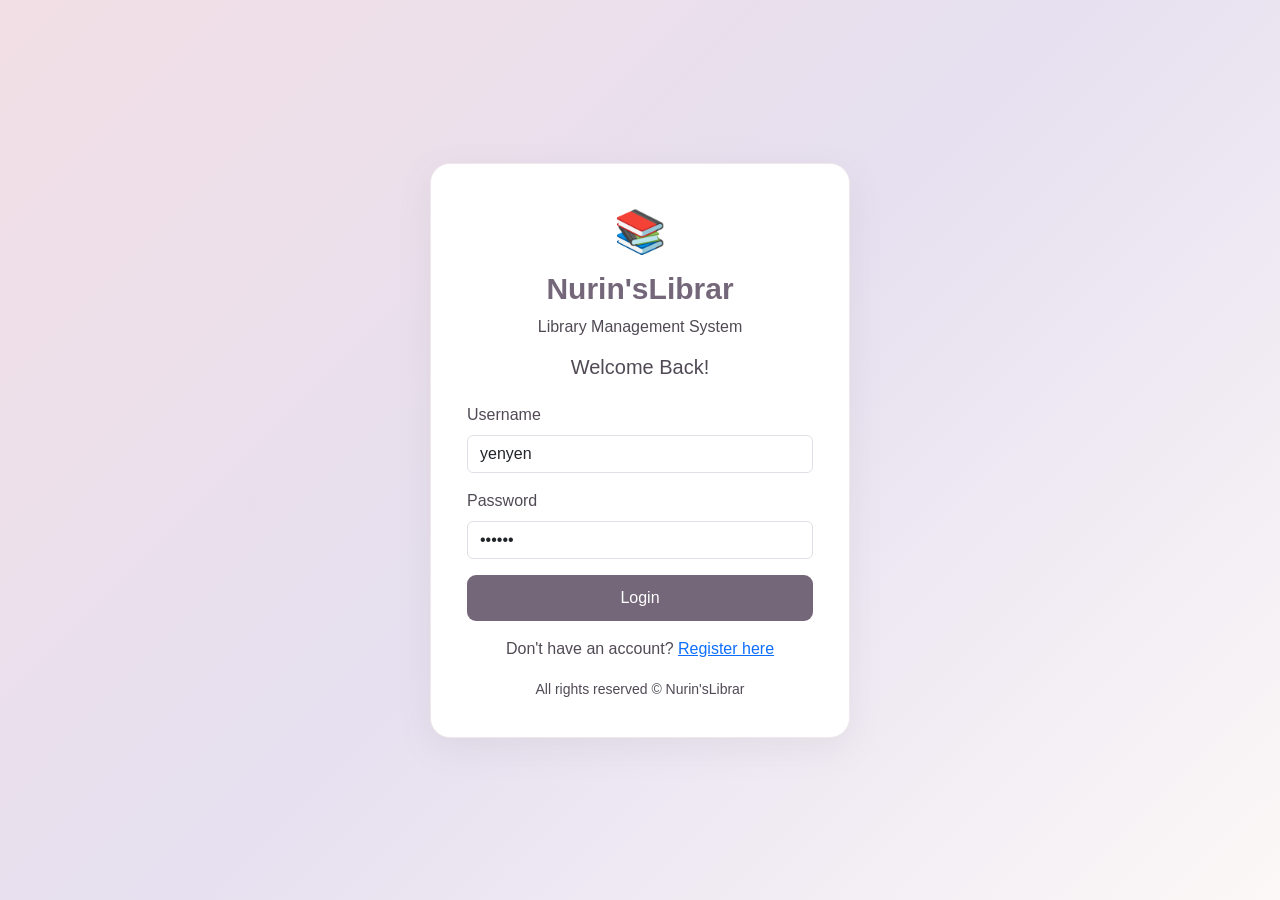
==== index.html @ b4019774 "Add files via upload" ====
<!DOCTYPE html>
<html lang="en">
<head>
    <meta charset="UTF-8">
    <meta name="viewport" content="width=device-width, initial-scale=1.0">
    <title>Login | Nurin'sLibrar</title>

    <link href="https://cdn.jsdelivr.net/npm/bootstrap@5.3.3/dist/css/bootstrap.min.css"
          rel="stylesheet">
    <link rel="stylesheet" href="style.css">
</head>

<body class="login-page">

    <div class="login-container">
        <div class="login-card">

            <div class="text-center mb-4">
                <div class="book-icon">📚</div>
                <h1>Nurin'sLibrar</h1>
                <p>Library Management System</p>
                <h5>Welcome Back!</h5>
            </div>

            <form id="loginForm">

                <div class="mb-3">
                    <label for="username" class="form-label">
                        Username
                    </label>

                    <input type="text"
                           id="username"
                           class="form-control"
                           value="yenyen"
                           autocomplete="username"
                           required>
                </div>

                <div class="mb-3">
                    <label for="password" class="form-label">
                        Password
                    </label>

                    <input type="password"
                           id="password"
                           class="form-control"
                           value="100805"
                           autocomplete="current-password"
                           required>
                </div>

                <p id="errorMessage"
                   class="error-message"
                   aria-live="polite"></p>

                <button type="submit"
                        class="btn login-button w-100">
                    Login
                </button>

            </form>

            <p class="mt-3 text-center">
                Don't have an account?
                <a href="register.html">Register here</a>
            </p>

            <div class="text-center mt-3">
                <small>All rights reserved © Nurin'sLibrar</small>
            </div>

        </div>
    </div>

    <script src="script.js"></script>

</body>
</html>
---- style.css ----
/* =================================
   NURIN'S LIBRARY - SOFT PASTEL THEME
================================= */

:root {
    --pink: #F2DFE5;
    --lavender: #E6E0F0;
    --warm-white: #FBF8F7;
    --mauve: #B9A9B9;
    --plum: #746779;
    --pale-grey: #EEEAEF;
    --text: #514A55;
    --muted: #968C98;
    --white: #FFFFFF;
}

body {
    background-color: var(--warm-white);
    color: var(--text);
    font-family: Arial, sans-serif;
}

header h1 {
    font-weight: bold;
    color: var(--plum);
}

section {
    border: 1px solid #EEE7EC;
}

/* Login page */

.login-page {
    min-height: 100vh;
    background: linear-gradient(135deg, #F2DFE5, #E6E0F0, #FBF8F7);
}

.login-container {
    min-height: 100vh;
    display: flex;
    justify-content: center;
    align-items: center;
    padding: 24px;
}

.login-card {
    width: 100%;
    max-width: 420px;
    background: var(--white);
    padding: 36px;
    border-radius: 20px;
    box-shadow: 0 10px 35px rgba(116, 103, 121, 0.10);
    border: 1px solid #F0E8ED;
}

.login-card h1 {
    color: var(--plum);
    font-weight: bold;
    font-size: 30px;
}

.login-card h2 {
    font-size: 23px;
    margin-top: 25px;
    color: var(--text);
}

.book-icon {
    font-size: 42px;
    margin-bottom: 8px;
}

.login-button {
    background-color: var(--plum);
    color: white;
    padding: 11px;
    border-radius: 9px;
    border: none;
}

.login-button:hover {
    background-color: #62556A;
    color: white;
}

.error-message {
    color: #C56F82;
    font-size: 14px;
}

/* Dashboard layout */

.dashboard-page {
    margin: 0;
    background: var(--warm-white);
    color: var(--text);
}

.dashboard-layout {
    display: flex;
    min-height: 100vh;
}

.sidebar {
    width: 245px;
    flex-shrink: 0;
    background: var(--lavender);
    color: var(--plum);
    padding: 28px 18px;
    display: flex;
    flex-direction: column;
}

.sidebar-logo {
    font-size: 22px;
    font-weight: bold;
    margin-bottom: 40px;
    color: var(--plum);
}

.sidebar-label {
    font-size: 11px;
    letter-spacing: 1.5px;
    color: #96899E;
    padding-left: 12px;
}

.sidebar nav {
    display: flex;
    flex-direction: column;
    gap: 8px;
}

.sidebar .nav-link {
    color: #756B7C;
    padding: 13px 12px;
    border-radius: 9px;
    text-decoration: none;
}

.sidebar .nav-link:hover,
.sidebar .nav-link.active {
    background: #F2DFE5;
    color: var(--plum);
}

.sidebar .nav-link span {
    margin-right: 9px;
}

.sidebar-bottom {
    margin-top: auto;
    padding-top: 35px;
}

.logout-link {
    border-top: 1px solid #D5CADA;
}

.dashboard-content {
    flex: 1;
    min-width: 0;
    padding: 32px;
}

.dashboard-header {
    display: flex;
    justify-content: space-between;
    align-items: center;
    gap: 16px;
    margin-bottom: 28px;
}

.dashboard-header h1 {
    font-size: 30px;
    font-weight: bold;
    margin-bottom: 8px;
    color: var(--plum);
}

.dashboard-header p {
    color: var(--muted);
    margin-bottom: 5px;
}

.dashboard-header .welcome-text {
    color: #A58FA7;
    font-size: 11px;
    letter-spacing: 1.5px;
    font-weight: bold;
}

.admin-badge {
    background: var(--white);
    padding: 12px 16px;
    border-radius: 10px;
    font-size: 13px;
    border: 1px solid #EEE7EC;
    color: var(--plum);
}

/* Statistics */

.stats-grid {
    display: grid;
    grid-template-columns: repeat(3, minmax(0, 1fr));
    gap: 20px;
    margin-bottom: 25px;
}

.stat-card {
    background: var(--white);
    border: 1px solid #EEE7EC;
    border-radius: 15px;
    padding: 23px;
}

.stat-card p {
    color: var(--muted);
    font-size: 14px;
    margin: 12px 0 5px;
}

.stat-card h2 {
    font-size: 29px;
    font-weight: bold;
    color: var(--plum);
}

.stat-card small {
    color: var(--muted);
}

.stat-icon {
    width: 45px;
    height: 45px;
    display: flex;
    justify-content: center;
    align-items: center;
    border-radius: 12px;
    font-size: 22px;
}

.books-icon {
    background: #F2DFE5;
}

.members-icon {
    background: #E6E0F0;
}

.borrowed-icon {
    background: #F0EAE5;
}

/* Dashboard panels */

.dashboard-panel {
    background: var(--white);
    border: 1px solid #EEE7EC;
    border-radius: 15px;
    padding: 24px;
    margin-bottom: 25px;
}

.panel-heading {
    display: flex;
    justify-content: space-between;
    align-items: center;
    gap: 12px;
    margin-bottom: 20px;
}

.panel-heading h2 {
    font-size: 18px;
    font-weight: bold;
    color: var(--plum);
}

.panel-heading p {
    color: var(--muted);
    font-size: 13px;
    margin-bottom: 0;
}

.chart-container {
    position: relative;
    height: 280px;
    width: 100%;
}

.view-all {
    color: var(--plum);
    text-decoration: none;
    font-size: 13px;
    font-weight: bold;
}

/* Tables */

.table thead th {
    background: #F7F2F5;
    color: #897D8C;
    font-size: 12px;
    padding: 14px;
}

.table tbody td {
    font-size: 13px;
    padding: 16px 14px;
    color: var(--text);
}

/* Status labels */

.status-available,
.status-borrowed {
    display: inline-block;
    padding: 6px 10px;
    border-radius: 20px;
    font-size: 11px;
    font-weight: bold;
}

.status-available {
    background: #E8E2EF;
    color: #746779;
}

.status-borrowed {
    background: #F2DFE5;
    color: #956F7E;
}

/* Footer */

.dashboard-footer {
    text-align: center;
    padding: 15px 0;
    color: var(--muted);
    font-size: 12px;
}

/* Search functionality */

.search-box {
    margin-bottom: 18px;
}

.search-box input {
    width: 100%;
    padding: 12px 15px;
    border: 1px solid #E7DDE5;
    border-radius: 10px;
    font-size: 14px;
    background: #FFFCFD;
    color: var(--text);
}

.search-box input:focus {
    border-color: #C8B6CB;
    box-shadow: 0 0 0 3px rgba(185, 169, 185, 0.16);
    outline: none;
}

.search-message {
    margin-top: 9px;
    margin-bottom: 0;
    font-size: 13px;
    color: var(--muted);
}

/* Responsive design */

@media (max-width: 900px) {
    .sidebar {
        width: 200px;
    }

    .dashboard-content {
        padding: 22px;
    }

    .stats-grid {
        grid-template-columns: 1fr;
    }
}

@media (max-width: 600px) {
    .dashboard-layout {
        flex-direction: column;
    }

    .sidebar {
        width: 100%;
        padding: 18px;
    }

    .sidebar-logo {
        margin-bottom: 18px;
    }

    .sidebar nav {
        flex-direction: row;
        flex-wrap: wrap;
    }

    .sidebar .nav-link {
        font-size: 13px;
    }

    .sidebar-bottom {
        margin-top: 12px;
        padding-top: 0;
    }

    .dashboard-content {
        padding: 18px;
    }

    .dashboard-header {
        align-items: flex-start;
        flex-direction: column;
    }

    .dashboard-header h1 {
        font-size: 25px;
    }

    .dashboard-panel {
        padding: 16px;
    }

    .chart-container {
        height: 240px;
    }
}
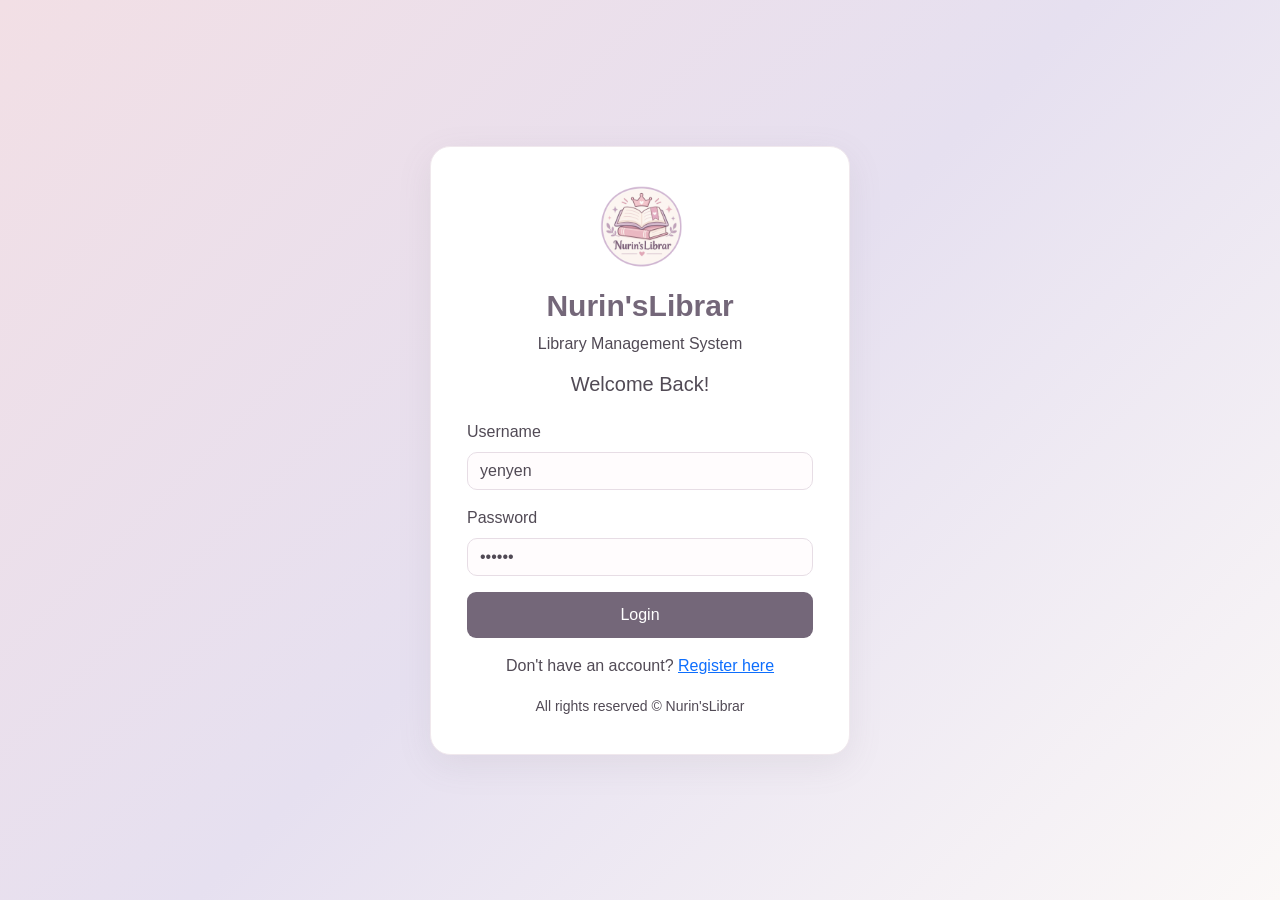
==== commit ab80cb57: "Update latest website changes." ====
--- a/index.html
+++ b/index.html
@@ -3,11 +3,22 @@
 <html lang="en">
 <head>
     <meta charset="UTF-8">
-    <meta name="viewport" content="width=device-width, initial-scale=1.0">
+
+<meta name="keywords" content="Nurin'sLibrar, Library Management System, Library Login">
+
+<meta name="description" content="Login to Nurin'sLibrar Library Management System to access library management features.">
+
+<meta name="author" content="Nurin">
+
+<meta name="viewport" content="width=device-width, initial-scale=1.0">
+
     <title>Login | Nurin'sLibrar</title>
+
+    <link rel="icon" type="image/png" href="favicon.png">
 
     <link href="https://cdn.jsdelivr.net/npm/bootstrap@5.3.3/dist/css/bootstrap.min.css"
           rel="stylesheet">
+
     <link rel="stylesheet" href="style.css">
 </head>
 
@@ -17,10 +28,18 @@
         <div class="login-card">
 
             <div class="text-center mb-4">
-                <div class="book-icon">📚</div>
+
+                <!-- Nurin'sLibrar Logo -->
+                <img src="logo nurin.png"
+                     alt="Nurin'sLibrar Logo"
+                     class="login-logo">
+
                 <h1>Nurin'sLibrar</h1>
+
                 <p>Library Management System</p>
+
                 <h5>Welcome Back!</h5>
+
             </div>
 
             <form id="loginForm">
--- a/style.css
+++ b/style.css
@@ -1,6 +1,6 @@
 
 /* =================================
-   NURIN'S LIBRARY - SOFT PASTEL THEME
+   NURIN'SLIBRAR - SOFT PASTEL THEME
 ================================= */
 
 :root {
@@ -13,12 +13,25 @@
     --text: #514A55;
     --muted: #968C98;
     --white: #FFFFFF;
+    --panel: #FFFFFF;
+    --border: #EEE7EC;
+    --table-head: #F7F2F5;
+    --input-bg: #FFFCFD;
+}
+
+/* =================================
+   GENERAL
+================================= */
+
+* {
+    box-sizing: border-box;
 }
 
 body {
     background-color: var(--warm-white);
     color: var(--text);
     font-family: Arial, sans-serif;
+    transition: background-color 0.3s, color 0.3s;
 }
 
 header h1 {
@@ -27,10 +40,12 @@
 }
 
 section {
-    border: 1px solid #EEE7EC;
-}
-
-/* Login page */
+    border: 1px solid var(--border);
+}
+
+/* =================================
+   LOGIN PAGE
+================================= */
 
 .login-page {
     min-height: 100vh;
@@ -90,7 +105,9 @@
     font-size: 14px;
 }
 
-/* Dashboard layout */
+/* =================================
+   DASHBOARD LAYOUT
+================================= */
 
 .dashboard-page {
     margin: 0;
@@ -103,14 +120,21 @@
     min-height: 100vh;
 }
 
+/* Fixed sidebar */
+
 .sidebar {
     width: 245px;
-    flex-shrink: 0;
+    height: 100vh;
+    position: fixed;
+    top: 0;
+    left: 0;
+    z-index: 1000;
     background: var(--lavender);
     color: var(--plum);
     padding: 28px 18px;
     display: flex;
     flex-direction: column;
+    overflow-y: auto;
 }
 
 .sidebar-logo {
@@ -142,7 +166,7 @@
 
 .sidebar .nav-link:hover,
 .sidebar .nav-link.active {
-    background: #F2DFE5;
+    background: var(--pink);
     color: var(--plum);
 }
 
@@ -150,18 +174,23 @@
     margin-right: 9px;
 }
 
+/* Logout stays at bottom */
+
 .sidebar-bottom {
     margin-top: auto;
-    padding-top: 35px;
+    padding-top: 25px;
 }
 
 .logout-link {
     border-top: 1px solid #D5CADA;
 }
+
+/* Main content */
 
 .dashboard-content {
     flex: 1;
     min-width: 0;
+    margin-left: 245px;
     padding: 32px;
 }
 
@@ -197,11 +226,37 @@
     padding: 12px 16px;
     border-radius: 10px;
     font-size: 13px;
-    border: 1px solid #EEE7EC;
-    color: var(--plum);
-}
-
-/* Statistics */
+    border: 1px solid var(--border);
+    color: var(--plum);
+}
+
+/* =================================
+   DARK MODE BUTTON
+================================= */
+
+.theme-toggle {
+    width: 42px;
+    height: 42px;
+    border: 1px solid var(--border);
+    border-radius: 50%;
+    background: var(--white);
+    color: var(--plum);
+    font-size: 20px;
+    cursor: pointer;
+    display: inline-flex;
+    justify-content: center;
+    align-items: center;
+    transition: 0.3s;
+}
+
+.theme-toggle:hover {
+    transform: rotate(15deg);
+    background: var(--pink);
+}
+
+/* =================================
+   STATISTICS
+================================= */
 
 .stats-grid {
     display: grid;
@@ -211,8 +266,8 @@
 }
 
 .stat-card {
-    background: var(--white);
-    border: 1px solid #EEE7EC;
+    background: var(--panel);
+    border: 1px solid var(--border);
     border-radius: 15px;
     padding: 23px;
 }
@@ -255,11 +310,13 @@
     background: #F0EAE5;
 }
 
-/* Dashboard panels */
+/* =================================
+   DASHBOARD PANELS
+================================= */
 
 .dashboard-panel {
-    background: var(--white);
-    border: 1px solid #EEE7EC;
+    background: var(--panel);
+    border: 1px solid var(--border);
     border-radius: 15px;
     padding: 24px;
     margin-bottom: 25px;
@@ -298,22 +355,34 @@
     font-weight: bold;
 }
 
-/* Tables */
+/* =================================
+   TABLES
+================================= */
+
+.table {
+    color: var(--text);
+    --bs-table-bg: transparent;
+    --bs-table-color: var(--text);
+}
 
 .table thead th {
-    background: #F7F2F5;
+    background: var(--table-head);
     color: #897D8C;
     font-size: 12px;
     padding: 14px;
+    white-space: nowrap;
 }
 
 .table tbody td {
     font-size: 13px;
     padding: 16px 14px;
     color: var(--text);
-}
-
-/* Status labels */
+    vertical-align: middle;
+}
+
+/* =================================
+   STATUS LABELS
+================================= */
 
 .status-available,
 .status-borrowed {
@@ -334,7 +403,130 @@
     color: #956F7E;
 }
 
-/* Footer */
+/* =================================
+   SEARCH AND FILTER
+================================= */
+
+.search-box {
+    margin-bottom: 18px;
+}
+
+.search-box input,
+.filter-box select,
+.form-control,
+.form-select {
+    border: 1px solid #E7DDE5;
+    border-radius: 10px;
+    background-color: var(--input-bg);
+    color: var(--text);
+}
+
+.search-box input {
+    width: 100%;
+    padding: 12px 15px;
+    font-size: 14px;
+}
+
+.search-box input:focus,
+.filter-box select:focus,
+.form-control:focus,
+.form-select:focus {
+    border-color: #C8B6CB;
+    box-shadow: 0 0 0 3px rgba(185, 169, 185, 0.16);
+    outline: none;
+}
+
+.search-message {
+    margin-top: 9px;
+    margin-bottom: 0;
+    font-size: 13px;
+    color: var(--muted);
+}
+
+.filter-box {
+    display: flex;
+    flex-wrap: wrap;
+    gap: 12px;
+    margin-bottom: 18px;
+}
+
+.filter-box select {
+    min-width: 170px;
+    padding: 10px 14px;
+    font-size: 13px;
+}
+
+/* =================================
+   ADD / EDIT BUTTONS
+================================= */
+
+.add-button {
+    background: var(--plum);
+    color: white;
+    border: none;
+    padding: 10px 17px;
+    border-radius: 9px;
+    font-size: 13px;
+    font-weight: bold;
+}
+
+.add-button:hover {
+    background: #62556A;
+    color: white;
+}
+
+.edit-button {
+    background: #E6E0F0;
+    color: #746779;
+    border: none;
+    padding: 7px 12px;
+    border-radius: 7px;
+    font-size: 12px;
+}
+
+.edit-button:hover {
+    background: #D5C9E4;
+    color: #51445A;
+}
+
+.action-buttons {
+    display: flex;
+    gap: 6px;
+    white-space: nowrap;
+}
+
+/* Modal form */
+
+.modal-content {
+    background: var(--panel);
+    color: var(--text);
+    border: 1px solid var(--border);
+    border-radius: 16px;
+}
+
+.modal-header {
+    border-bottom: 1px solid var(--border);
+}
+
+.modal-footer {
+    border-top: 1px solid var(--border);
+}
+
+.modal-title {
+    color: var(--plum);
+    font-weight: bold;
+}
+
+.modal-label {
+    color: var(--text);
+    font-size: 13px;
+    font-weight: bold;
+    margin-bottom: 6px;
+}
+
+/* =================================
+   FOOTER
+================================= */
 
 .dashboard-footer {
     text-align: center;
@@ -343,36 +535,125 @@
     font-size: 12px;
 }
 
-/* Search functionality */
-
-.search-box {
-    margin-bottom: 18px;
-}
-
-.search-box input {
-    width: 100%;
-    padding: 12px 15px;
-    border: 1px solid #E7DDE5;
-    border-radius: 10px;
-    font-size: 14px;
-    background: #FFFCFD;
-    color: var(--text);
-}
-
-.search-box input:focus {
-    border-color: #C8B6CB;
-    box-shadow: 0 0 0 3px rgba(185, 169, 185, 0.16);
-    outline: none;
-}
-
-.search-message {
-    margin-top: 9px;
-    margin-bottom: 0;
-    font-size: 13px;
-    color: var(--muted);
-}
-
-/* Responsive design */
+/* =================================
+   DARK MODE THEME
+================================= */
+
+body.dark-mode {
+    --warm-white: #211F25;
+    --text: #E9E3EB;
+    --muted: #B7ACBD;
+    --white: #302B35;
+    --panel: #302B35;
+    --border: #49404E;
+    --table-head: #403745;
+    --input-bg: #39323E;
+
+    background-color: var(--warm-white);
+    color: var(--text);
+}
+
+body.dark-mode .dashboard-page {
+    background: var(--warm-white);
+    color: var(--text);
+}
+
+body.dark-mode .sidebar {
+    background: #332D3A;
+    color: #F0E7F1;
+}
+
+body.dark-mode .sidebar-logo,
+body.dark-mode .sidebar .nav-link,
+body.dark-mode .sidebar-label {
+    color: #E4D8E8;
+}
+
+body.dark-mode .sidebar .nav-link:hover,
+body.dark-mode .sidebar .nav-link.active {
+    background: #514357;
+    color: #FFFFFF;
+}
+
+body.dark-mode .logout-link {
+    border-top-color: #5B5061;
+}
+
+body.dark-mode .dashboard-header h1,
+body.dark-mode .panel-heading h2,
+body.dark-mode .stat-card h2,
+body.dark-mode header h1 {
+    color: #E8D6E8;
+}
+
+body.dark-mode .admin-badge,
+body.dark-mode .stat-card,
+body.dark-mode .dashboard-panel {
+    background: var(--panel);
+    border-color: var(--border);
+    color: var(--text);
+}
+
+body.dark-mode .table,
+body.dark-mode .table tbody td {
+    color: var(--text);
+}
+
+body.dark-mode .table thead th {
+    background: var(--table-head);
+    color: #E4D8E8;
+}
+
+body.dark-mode .table-hover tbody tr:hover > * {
+    --bs-table-accent-bg: #403745;
+    color: var(--text);
+}
+
+body.dark-mode .search-box input,
+body.dark-mode .filter-box select,
+body.dark-mode .form-control,
+body.dark-mode .form-select {
+    background: var(--input-bg);
+    color: var(--text);
+    border-color: var(--border);
+}
+
+body.dark-mode .search-box input::placeholder {
+    color: #B7ACBD;
+}
+
+body.dark-mode .theme-toggle {
+    background: #403745;
+    border-color: #5B5061;
+    color: #F6DFA2;
+}
+
+body.dark-mode .modal-content {
+    background: var(--panel);
+    color: var(--text);
+}
+
+body.dark-mode .modal-header,
+body.dark-mode .modal-footer {
+    border-color: var(--border);
+}
+
+body.dark-mode .modal-title,
+body.dark-mode .modal-label {
+    color: #E8D6E8;
+}
+
+body.dark-mode .btn-close {
+    filter: invert(1);
+}
+
+body.dark-mode .text-muted {
+    color: var(--muted) !important;
+}
+
+/* =================================
+   RESPONSIVE DESIGN
+================================= */
 
 @media (max-width: 900px) {
     .sidebar {
@@ -380,6 +661,7 @@
     }
 
     .dashboard-content {
+        margin-left: 200px;
         padding: 22px;
     }
 
@@ -390,11 +672,14 @@
 
 @media (max-width: 600px) {
     .dashboard-layout {
-        flex-direction: column;
+        display: block;
     }
 
     .sidebar {
+        position: relative;
         width: 100%;
+        height: auto;
+        min-height: auto;
         padding: 18px;
     }
 
@@ -417,6 +702,7 @@
     }
 
     .dashboard-content {
+        margin-left: 0;
         padding: 18px;
     }
 
@@ -436,4 +722,227 @@
     .chart-container {
         height: 240px;
     }
-}
+
+    .filter-box {
+        flex-direction: column;
+    }
+
+    .filter-box select {
+        width: 100%;
+    }
+
+    .panel-heading {
+        align-items: flex-start;
+        flex-direction: column;
+    }
+}
+.sidebar-logo {
+    display: flex;
+    align-items: center;
+    gap: 10px;
+    font-size: 23px;
+}
+
+.sidebar-logo img {
+    width: 65px;
+    height: 65px;
+    object-fit: contain;
+    flex-shrink: 0;
+}
+
+/* LOGIN PAGE LOGO */
+
+.login-logo {
+    width: 90px;
+    height: 90px;
+    object-fit: contain;
+    display: block;
+    margin: 0 auto 15px;
+}
+
+
+/* BACK NAVIGATION BUTTONS */
+
+.back-button-container {
+    display: flex;
+    align-items: center;
+    gap: 12px;
+    flex-wrap: wrap;
+    margin: 15px 0 20px;
+}
+
+.back-button {
+    display: inline-block;
+    text-decoration: none;
+    border: none;
+    color: #8b718d;
+    background: #f7edf2;
+    padding: 9px 18px;
+    border-radius: 12px;
+    font-size: 14px;
+    font-weight: 600;
+    cursor: pointer;
+    transition: 0.3s ease;
+}
+
+.back-button:hover {
+    background: #eadce9;
+    color: #6f5474;
+    transform: translateY(-2px);
+}
+
+/* =================================
+   NURIN'SLIBRAR - SUMMARY PAGE
+================================= */
+
+.summary-intro {
+    background: linear-gradient(135deg, #f5edf5, #fbf3ed);
+    padding: 35px;
+    border-radius: 18px;
+}
+
+.summary-intro h2 {
+    color: #78647f;
+    font-size: 28px;
+    font-weight: 700;
+    margin-bottom: 12px;
+}
+
+.summary-intro p:last-child {
+    color: #756d78;
+    max-width: 700px;
+    line-height: 1.8;
+}
+
+.summary-feature-grid {
+    display: grid;
+    grid-template-columns: repeat(2, 1fr);
+    gap: 18px;
+}
+
+.summary-feature {
+    background: #fcf8fa;
+    border: 1px solid #eee3eb;
+    border-radius: 16px;
+    padding: 22px;
+    transition: 0.3s ease;
+}
+
+.summary-feature:hover {
+    transform: translateY(-4px);
+    box-shadow: 0 8px 20px rgba(130, 105, 130, 0.10);
+}
+
+.summary-feature span {
+    font-size: 27px;
+}
+
+.summary-feature h3 {
+    color: #806b83;
+    font-size: 17px;
+    margin-top: 12px;
+    font-weight: 700;
+}
+
+.summary-feature p {
+    color: #817985;
+    font-size: 14px;
+    margin-bottom: 0;
+    line-height: 1.6;
+}
+
+.summary-category-list {
+    display: flex;
+    flex-wrap: wrap;
+    gap: 12px;
+}
+
+.summary-category-list span {
+    background: #f5edf4;
+    color: #806b83;
+    border: 1px solid #eadce9;
+    border-radius: 12px;
+    padding: 11px 16px;
+    font-size: 14px;
+    font-weight: 600;
+}
+
+.summary-benefits {
+    display: grid;
+    grid-template-columns: repeat(3, 1fr);
+    gap: 18px;
+}
+
+.summary-benefits > div {
+    display: flex;
+    align-items: flex-start;
+    gap: 12px;
+    background: #fcf8fa;
+    border-radius: 14px;
+    padding: 18px;
+}
+
+.summary-benefits span {
+    font-size: 24px;
+}
+
+.summary-benefits p {
+    color: #817985;
+    font-size: 13px;
+    line-height: 1.7;
+    margin: 0;
+}
+
+.summary-benefits strong {
+    color: #806b83;
+    font-size: 15px;
+}
+
+/* Dark Mode */
+body.dark-mode .summary-intro {
+    background: linear-gradient(135deg, #38303f, #40343d);
+}
+
+body.dark-mode .summary-intro h2,
+body.dark-mode .summary-intro p:last-child,
+body.dark-mode .summary-feature h3,
+body.dark-mode .summary-benefits strong {
+    color: #f1dce9;
+}
+
+body.dark-mode .summary-intro p:last-child,
+body.dark-mode .summary-feature p,
+body.dark-mode .summary-benefits p {
+    color: #ded2df;
+}
+
+body.dark-mode .summary-feature,
+body.dark-mode .summary-benefits > div {
+    background: #302b36;
+    border-color: #49404e;
+}
+
+body.dark-mode .summary-category-list span {
+    background: #39303e;
+    color: #f1dce9;
+    border-color: #514357;
+}
+
+/* Responsive */
+@media (max-width: 768px) {
+    .summary-feature-grid {
+        grid-template-columns: 1fr;
+    }
+
+    .summary-benefits {
+        grid-template-columns: 1fr;
+    }
+
+    .summary-intro {
+        padding: 24px;
+    }
+
+    .summary-intro h2 {
+        font-size: 23px;
+    }
+}
